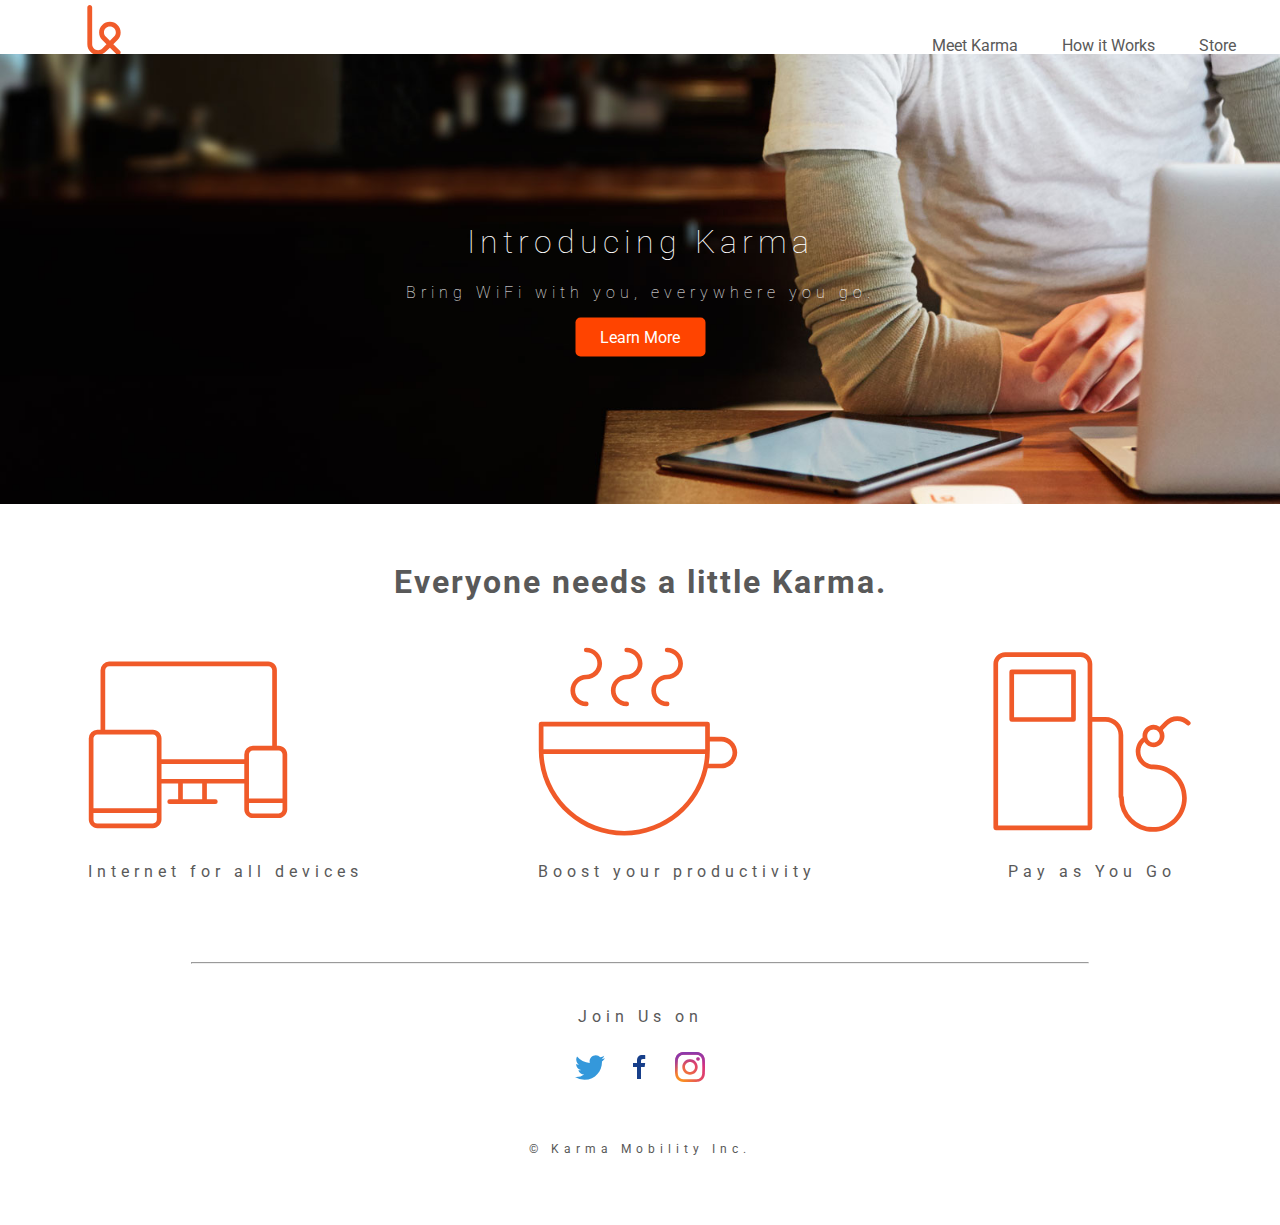
==== index.html @ b8784198 "project files" ====
<!DOCTYPE html>
<html lang="en">
<head>
    <meta charset="UTF-8">
    <meta name="viewport" content="width=device-width, initial-scale=1, shrink-to-fit=no">
    <title>Karma</title>
    
    <link rel="preconnect" href="https://fonts.googleapis.com">
    <link rel="preconnect" href="https://fonts.gstatic.com" crossorigin>
    <link href="https://fonts.googleapis.com/css2?family=Roboto:wght@300;400;500&display=swap" rel="stylesheet">

    <link rel="stylesheet" href="css/normalize.css">
    <link rel="stylesheet" href="css/style.css">
    <link rel="shortcut icon" type="image/x-icon"  href="favicon.ico">
</head>
<body>
    <div class="header">
            <img id="logo" src="./img/karma-logo.svg" width="50px" height="50px">
            <ul class="nav">
                <li><a href='#'>Meet Karma</a></li>
                <li><a href='#'>How it Works</a></li>
                <li><a href='#'>Store</a></li>
                <li><a href='#'>Blog</a></li>
                <li><a href='#'>Help</a></li>
                <li><a href='#'>Login</a></li>
            </ul>
    </div>
    
    <div class="hero-image">
        <div class="hero-text">
            <h1>Introducing Karma</h1>
            <p>Bring WiFi with you, everywhere you go.</p>
            <button>Learn More</button>
        </div>
    </div>
    <br><br>
    <div>
        <h1>Everyone needs a little Karma.</h1>
    </div><br>
    <div class="container-1">
        <div class="container-item">
            <img src="./img/icon-devices.svg" width="200px">
            <p> Internet for all devices</p>
        </div>
        <div class="container-item">
            <img src="./img/icon-coffee.svg" width="200px">
            <p> Boost your productivity</p>
        </div>
        <div class="container-item">
            <img src="./img/icon-refill.svg" width="200px">
            <p> Pay as You Go</p>
        </div>
    </div>
    <br><br><br>
    <hr>
    <br>
    <div>
        <div>
                <p>
                Join Us on
                </p>
            <div class="footer">
                <img id='socials' src="./img/twitter-icon.svg" width="30px">
                <img id="socials" src="./img/facebook-icon.svg" width="30px">
                <img id="socials" src="./img/instagram-icon.svg" width="30px">
            </div>
        </div>
        <br><br>
        <p id="copyright">© Karma Mobility Inc.</p>

    </div>
    <br><br><br>
---- css/style.css ----
/* We are using the 'Roboto' font from Google. This has already been added to your HTML header */
#logo{
    padding: 5px 15px;
    margin-left: 5vw;
    margin-right: 40vw;
    
}
body {
    font-family: 'Roboto', sans-serif;
    -webkit-font-smoothing: antialiased;
   
    
}
.header{
    width: max-content;
    height: 6vh;
}
h1{
    text-align: center;
    text-emphasis: none;
    letter-spacing: 2px;
    color: #595959;
}
p{
    text-align: center;
    text-emphasis: none;
    letter-spacing: 5px;
    color: #595959;
}

.nav {
    list-style-type:none;
    margin-left: 20vw;
    padding: 0;
    float:right;
}
.nav li{
    display: inline-block;
    padding: 20px;
}
a:link{
    color: #595959;
    text-decoration: none;
}
a:visited{
    color: #7f7f7f;
    text-decoration: none;
}
a:hover{
    color:  rgb(255, 68, 0);
    text-decoration: none ;
}
.hero-image{
    background-image: url(../img/first-background.jpg);
    background-repeat: no-repeat;
    background-size: cover;
    height: 50vh;
    background-position: center;
    position: relative;
}
.hero-text{
    text-align: center;
    position:absolute;
    color:white;
    top: 50%;
    left: 50%;
    transform: translate(-50%, -50%);
    
    
}
.hero-text h1{
    letter-spacing: 5px;
    font-weight: lighter;
    color: white;
}
.hero-text p{
    letter-spacing: 5px;
    font-weight: lighter;
    color: white;
}
.hero-text button{
    border: none;
    padding:10px 25px;
    background-color: rgb(255, 68, 0);
    cursor: pointer;
    border-radius: 5px;
}
.container-1{
    display:flex;
    justify-content: space-around;
    
}
.container-1 div{
    /*
    border: 1px #ccc solid;
    padding: 20px;
    margin-left: 20px;
    */
}
hr{
    width: 70%;
}
.footer{
    display: flex;
    align-content: center;
    justify-content: center;
}
#socials{
    padding: 10px;
    
}
#copyright{
    font-size: 12px;
}
/**
 * Add your custom styles below
 * 
 * Remember: 
 * - Be organised, use comments and separate your styles into meaningful chunks
 *    for example: General styles, Navigation styles, Hero styles, Footer etc.
 * 
 * - When using Flexbox, remember the items you want to move around need to be inside a parent container set to 'display: flex'
 */
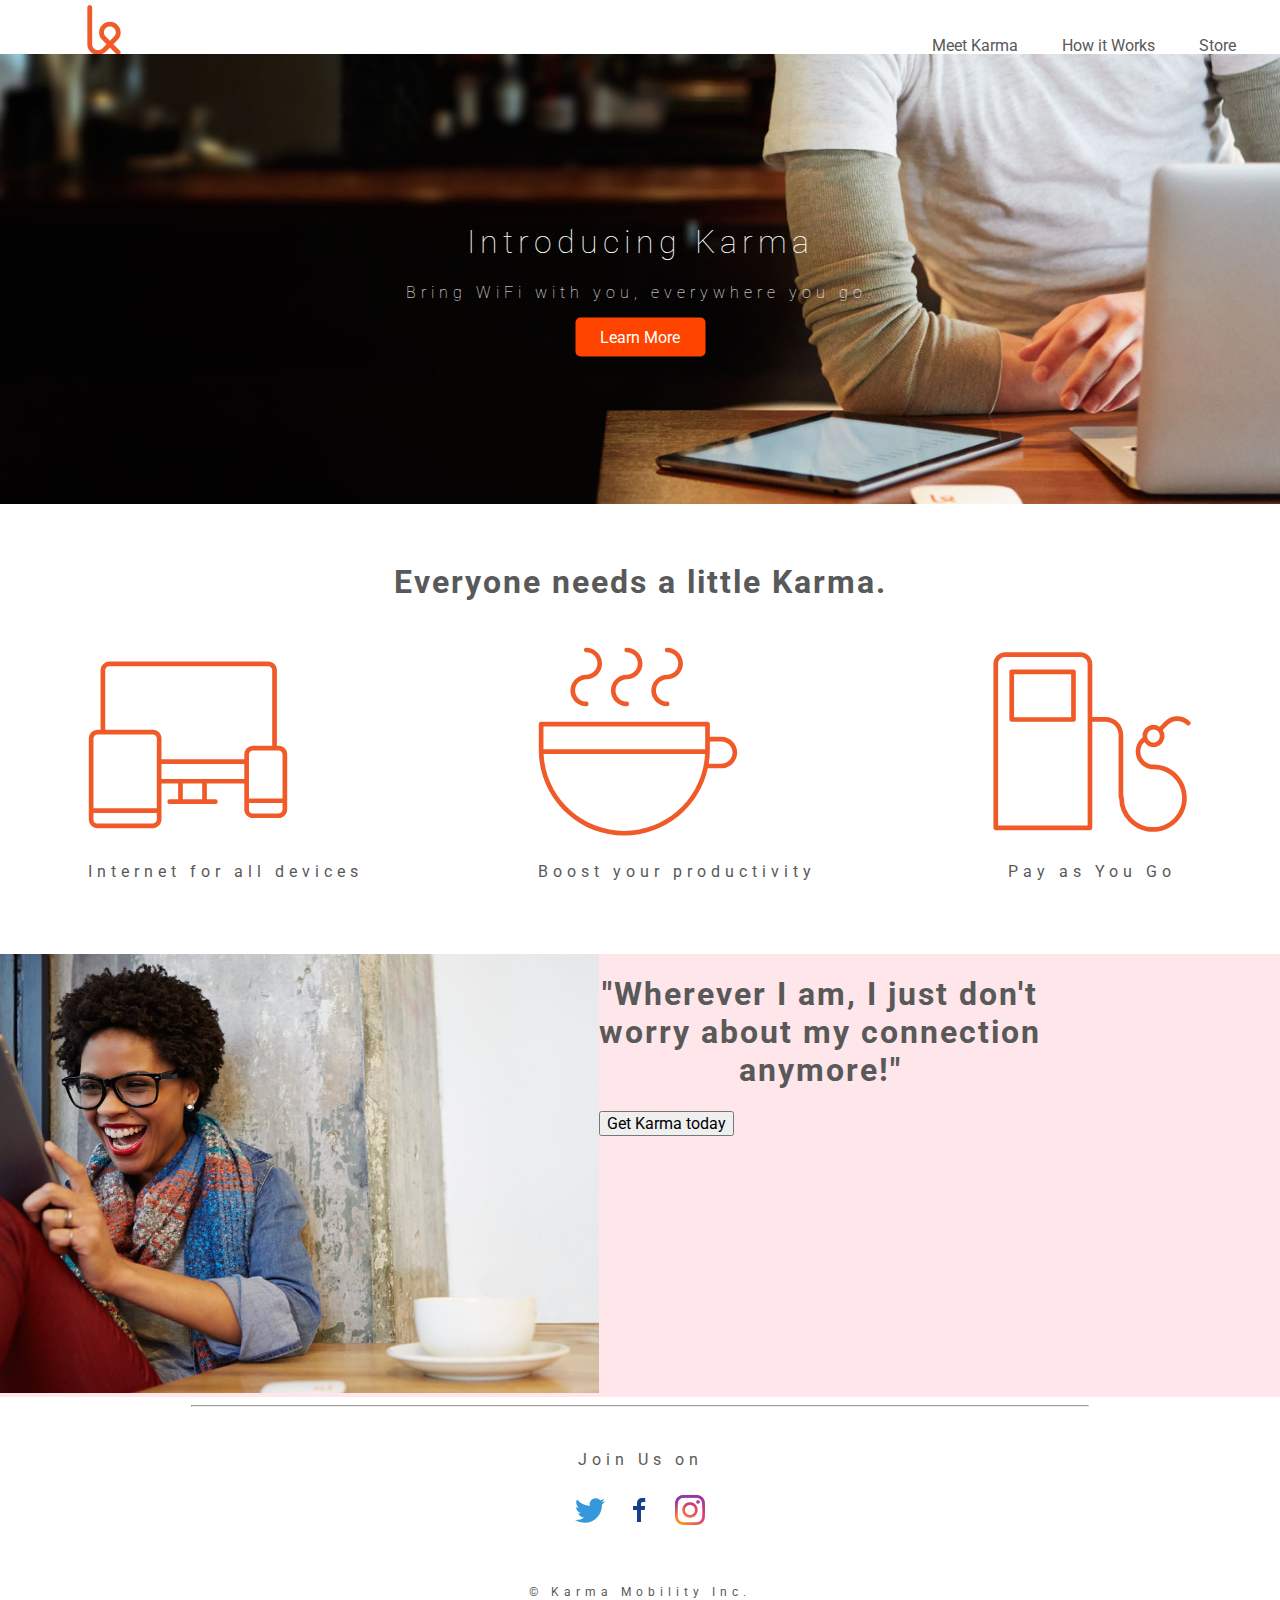
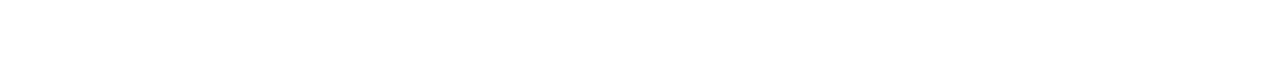
==== commit 85527dc4: "Adding image at bottom of home page" ====
--- a/index.html
+++ b/index.html
@@ -52,6 +52,13 @@
         </div>
     </div>
     <br><br><br>
+    <div class="bottomflex">
+        <div><img src="./level-2/homepage-feature.png" /></div>
+        <div>
+         <h1>"Wherever I am, I just don't <br> worry about my connection <br> anymore!"</h1> 
+         <button>Get Karma today</button>  
+        </div>
+    </div>
     <hr>
     <br>
     <div>
--- a/css/style.css
+++ b/css/style.css
@@ -98,6 +98,13 @@
     margin-left: 20px;
     */
 }
+
+.bottomflex{
+    display:flex;
+background-color: #ffe6ea;
+}
+
+
 hr{
     width: 70%;
 }
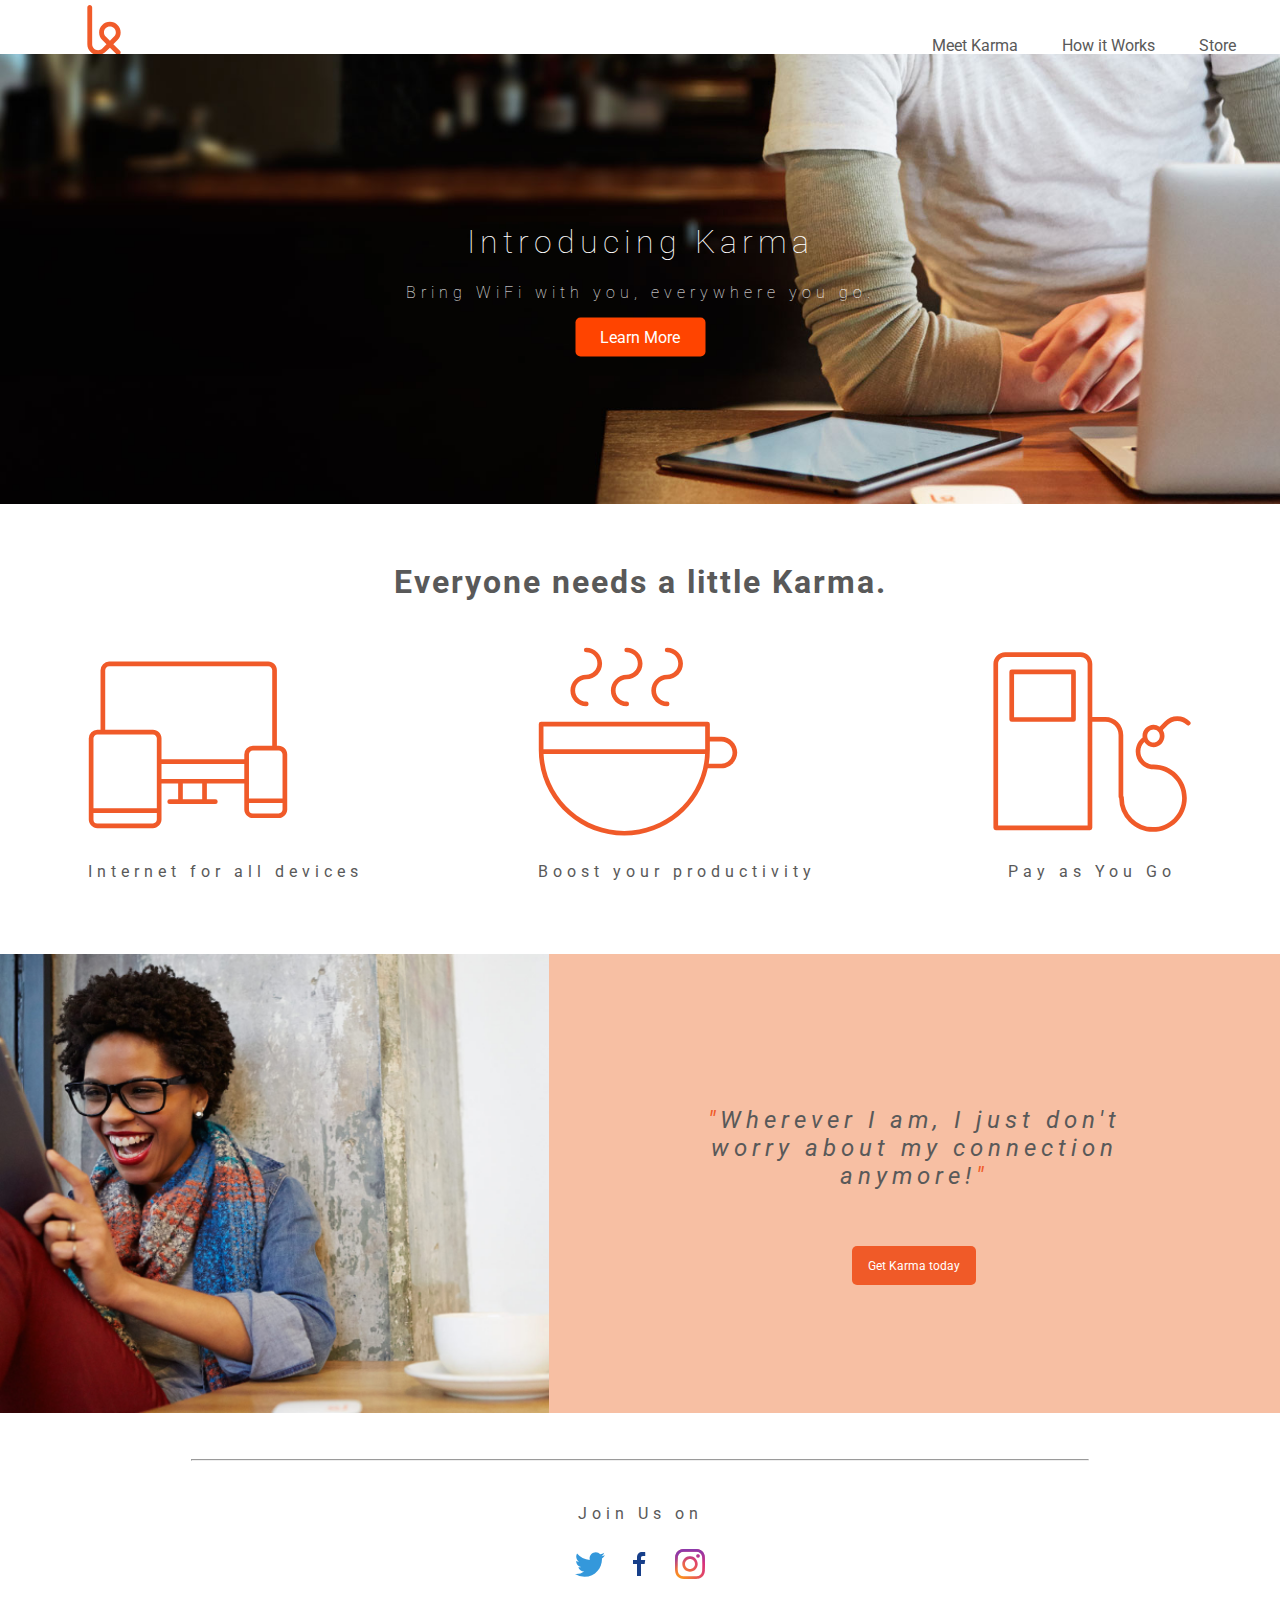
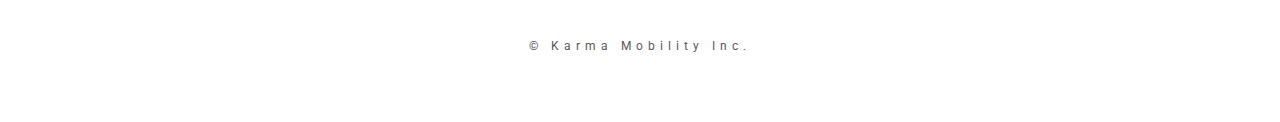
==== commit 18d5c5e7: "adding bottom grid and css" ====
--- a/index.html
+++ b/index.html
@@ -52,13 +52,17 @@
         </div>
     </div>
     <br><br><br>
-    <div class="bottomflex">
-        <div><img src="./level-2/homepage-feature.png" /></div>
-        <div>
-         <h1>"Wherever I am, I just don't <br> worry about my connection <br> anymore!"</h1> 
-         <button>Get Karma today</button>  
-        </div>
+        <section class="bottom-grid">
+            <div class="bottom-img">
+
+            </div>
+            <div class="bottom-text">
+                <p><span>"</span>Wherever I am, I just don't worry about my connection anymore!<span>"</span></p>
+                <a href="/store.html">Get Karma today</a>
+            </div>
+        </section>
     </div>
+    <br><br>
     <hr>
     <br>
     <div>
--- a/css/style.css
+++ b/css/style.css
@@ -1,6 +1,15 @@
 
  /* We are using the 'Roboto' font from Google. This has already been added to your HTML header */
-#logo{
+:root {
+    --grey-dark: #363434;
+    --grey: #adadad;
+    --grey-light: #f7f7f7;
+    --orange: #f05a28;
+    --orange-light: #f7bfa3;
+    --white: #fff;
+ }
+
+ #logo{
     padding: 5px 15px;
     margin-left: 5vw;
     margin-right: 40vw;
@@ -99,9 +108,56 @@
     */
 }
 
-.bottomflex{
-    display:flex;
-background-color: #ffe6ea;
+.bottom-grid {
+    display: grid;
+    grid-template-rows: auto;
+    grid-template-columns: 1.5fr 2fr;
+
+
+}
+
+.bottom-img {
+    background-color: #363434;
+    height: 100%;
+    background-image: url(/level-2/homepage-feature.png);
+    background-repeat: no-repeat;
+    background-size: cover;
+
+}
+
+.bottom-text {
+    display: flex;
+    flex-direction: column;
+    align-items: center;
+    gap: 2rem;
+    padding: 8rem;
+    background-color: var(--orange-light);
+    color: var(--grey-dark);
+    font-weight: 400;
+    font-size: 24px;
+    text-align: center;
+
+}
+
+.bottom-text p {
+    font-style: italic;
+}
+
+.bottom-text p span {
+    color: var(--orange);
+}
+
+.bottom-text a {
+    background-color: var(--orange);
+    border: none;
+    padding: .8rem 1rem;
+    border-radius: 5px;
+    text-decoration: none;
+    color: var(--white);
+    font-size: 12px;
+}
+.bottom-text a:hover {
+    background-color: var(--grey-dark);
 }
 
 
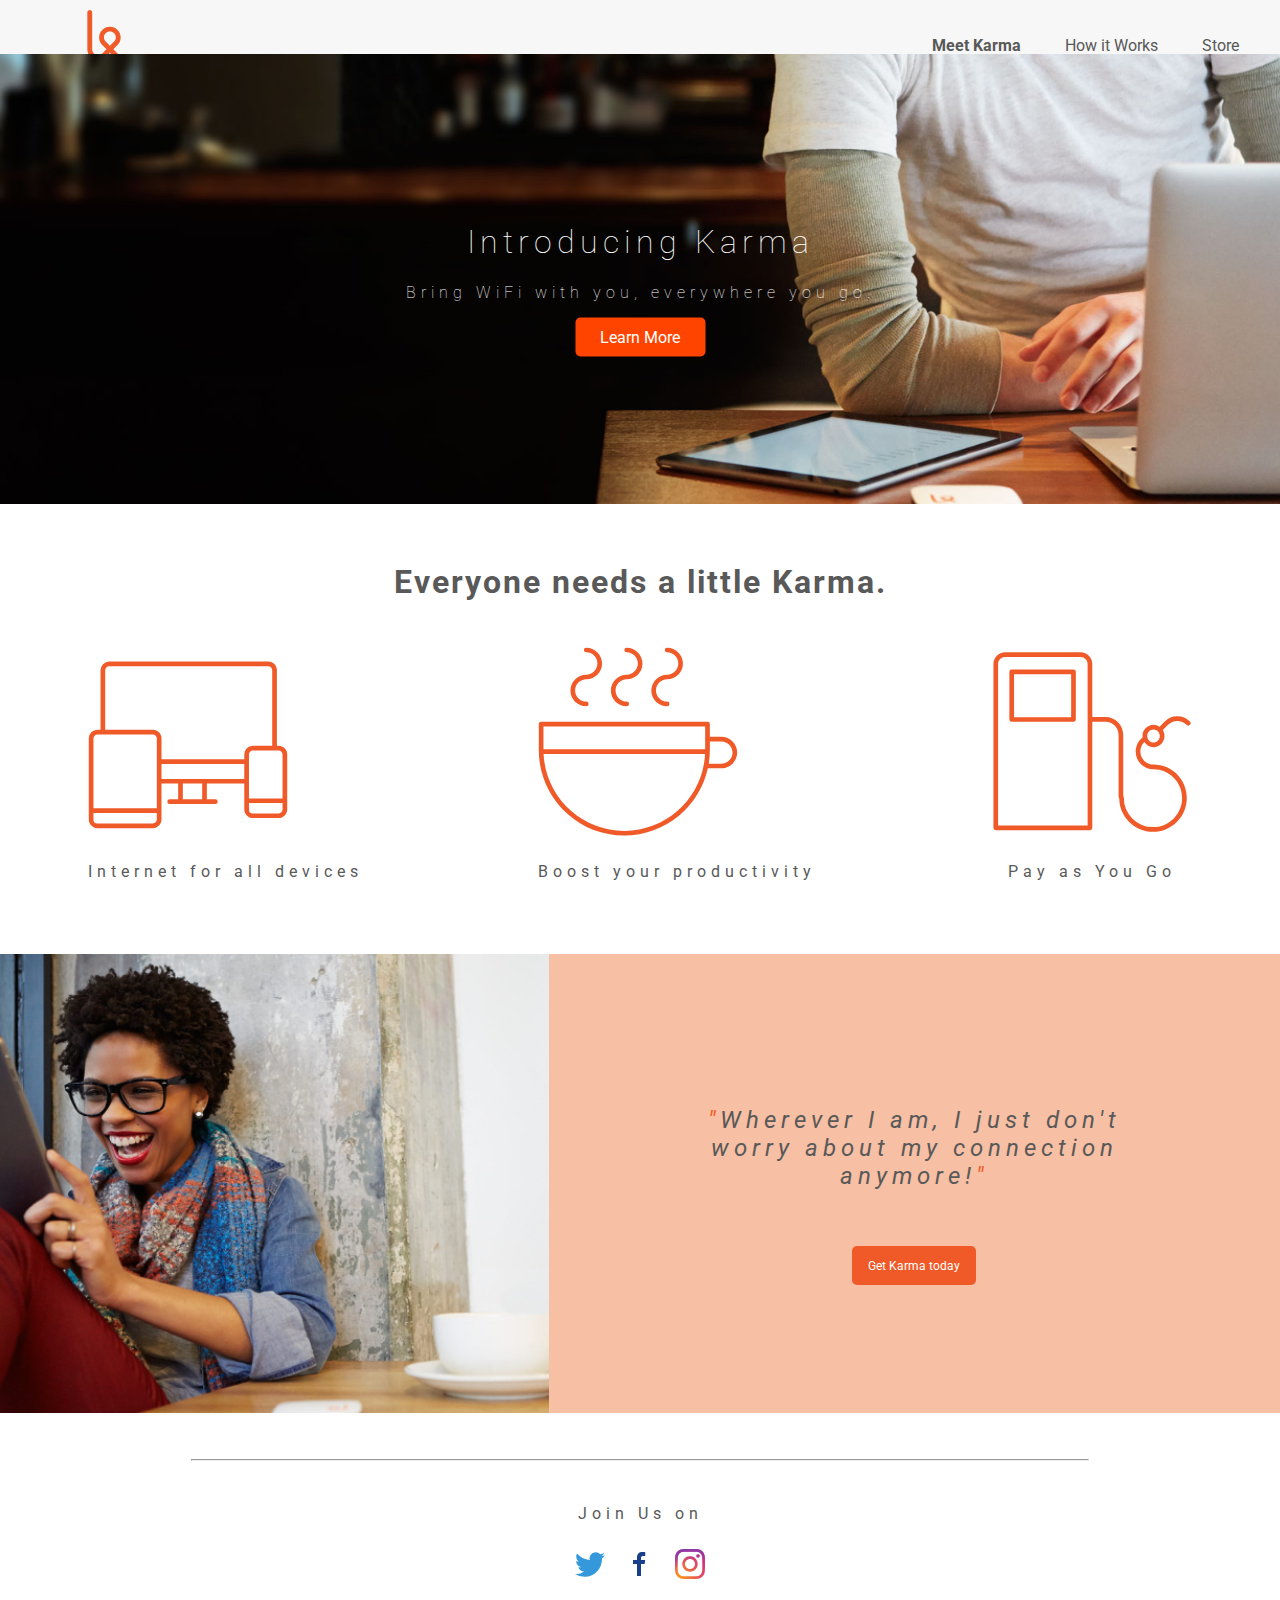
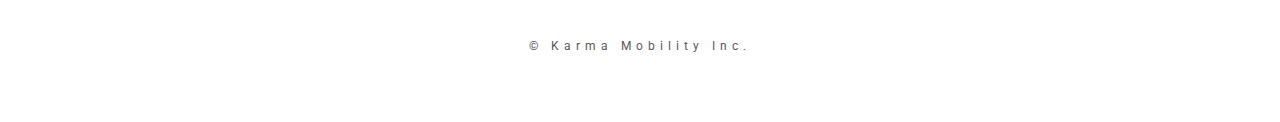
==== commit 1c2e3a0d: "Nav bar on store page" ====
--- a/index.html
+++ b/index.html
@@ -17,9 +17,9 @@
     <div class="header">
             <img id="logo" src="./img/karma-logo.svg" width="50px" height="50px">
             <ul class="nav">
-                <li><a href='#'>Meet Karma</a></li>
+                <li><a href='./index.html'><strong>Meet Karma</strong></a></li>
                 <li><a href='#'>How it Works</a></li>
-                <li><a href='#'>Store</a></li>
+                <li><a href='./store.html'>Store</a></li>
                 <li><a href='#'>Blog</a></li>
                 <li><a href='#'>Help</a></li>
                 <li><a href='#'>Login</a></li>
--- a/css/style.css
+++ b/css/style.css
@@ -10,7 +10,7 @@
  }
 
  #logo{
-    padding: 5px 15px;
+    padding: 10px 15px 5px 15px;
     margin-left: 5vw;
     margin-right: 40vw;
     
@@ -24,6 +24,7 @@
 .header{
     width: max-content;
     height: 6vh;
+    background-color: var(--grey-light);
 }
 h1{
     text-align: center;
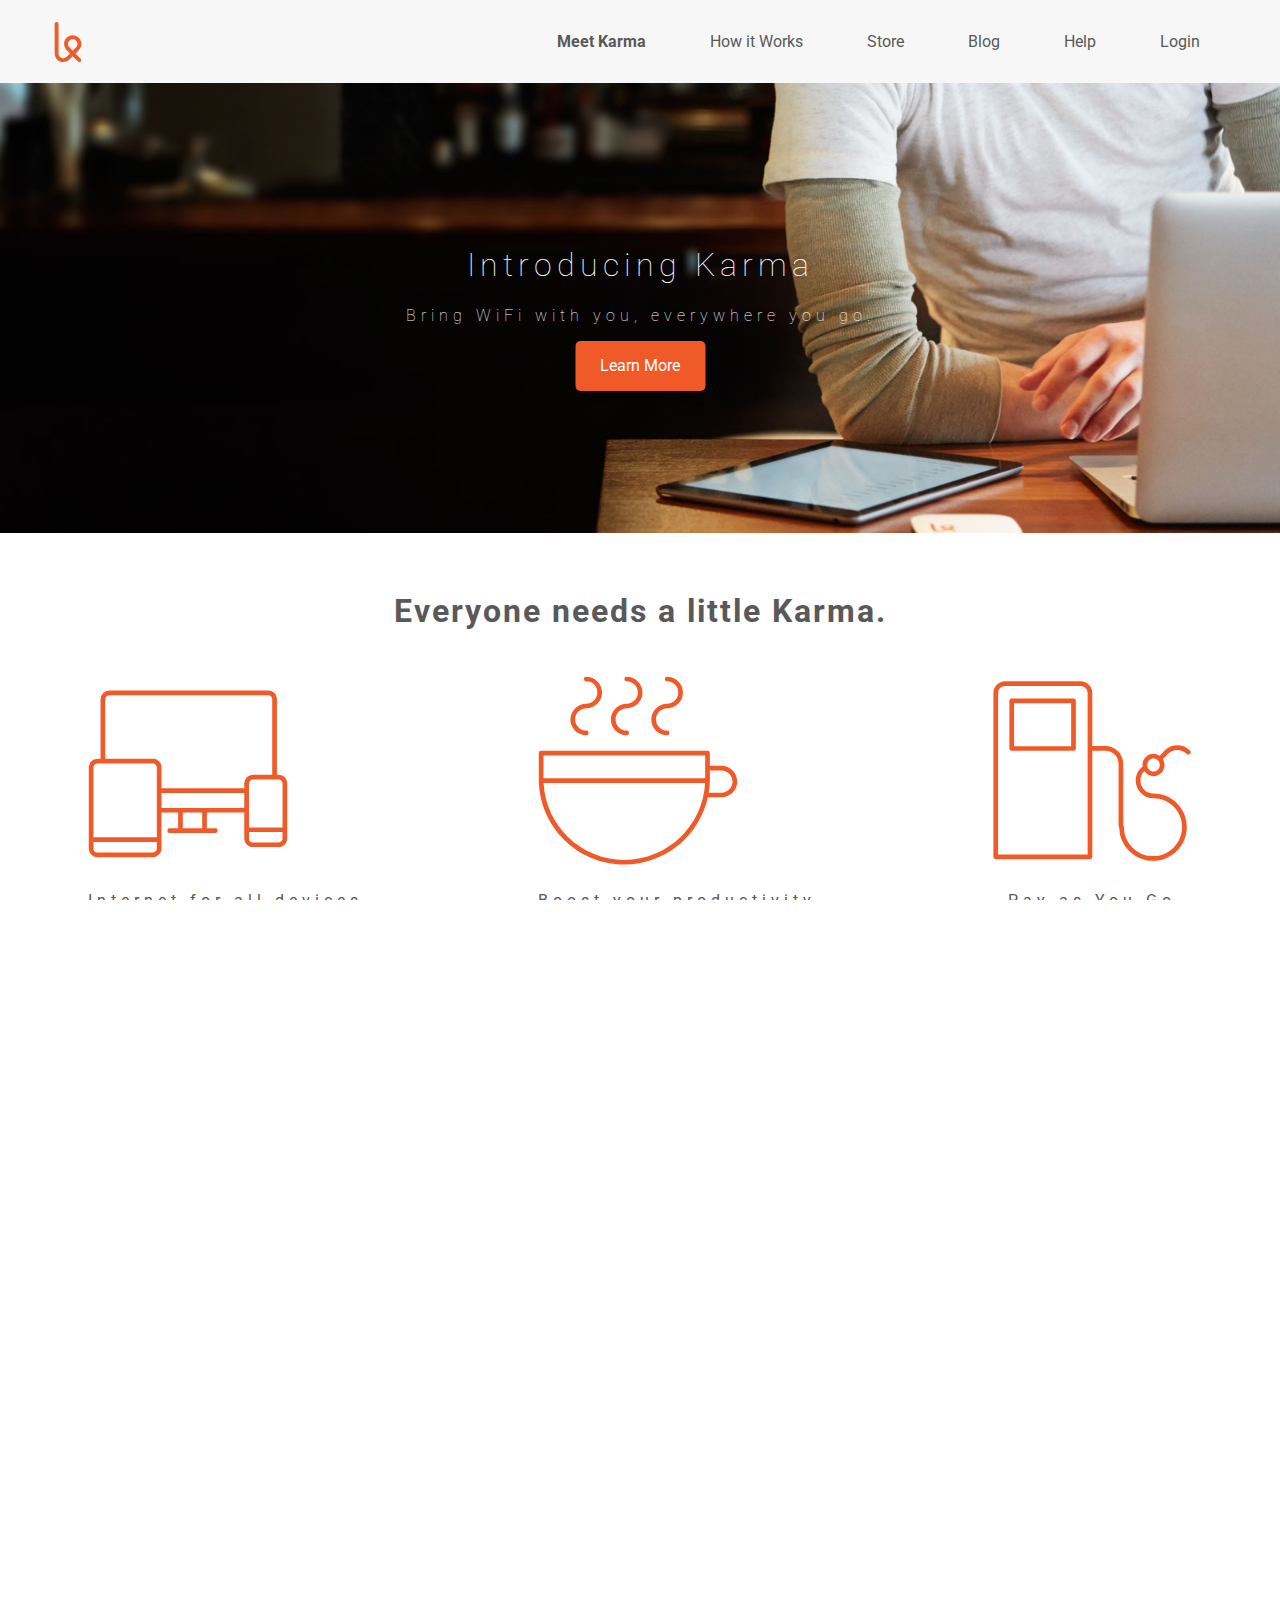
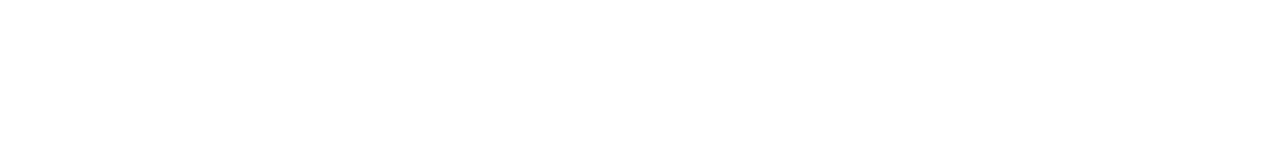
==== commit 17880646: "final edits on index and store html" ====
--- a/index.html
+++ b/index.html
@@ -11,20 +11,27 @@
 
     <link rel="stylesheet" href="css/normalize.css">
     <link rel="stylesheet" href="css/style.css">
+    <link rel="stylesheet" href="css/store.css">
     <link rel="shortcut icon" type="image/x-icon"  href="favicon.ico">
 </head>
 <body>
-    <div class="header">
-            <img id="logo" src="./img/karma-logo.svg" width="50px" height="50px">
-            <ul class="nav">
-                <li><a href='./index.html'><strong>Meet Karma</strong></a></li>
-                <li><a href='#'>How it Works</a></li>
-                <li><a href='./store.html'>Store</a></li>
-                <li><a href='#'>Blog</a></li>
-                <li><a href='#'>Help</a></li>
-                <li><a href='#'>Login</a></li>
-            </ul>
-    </div>
+    <header>
+            <img class="logo-two" src="./img/karma-logo.svg" width="40px" height="40px">
+            <navbar>
+                <ul class="nav-box">
+                    <input type="checkbox" id="check" />
+                    <div class="menu-top">
+                        <li class="nav-items"><a class="nav-links" href='./index.html'><strong>Meet Karma</strong></a></li>
+                        <li class="nav-items"><a class="nav-links" href='#'>How it Works</a></li>
+                        <li class="nav-items"><a  class="nav-links" href='./store.html'>Store</a></li>
+                        <li class="nav-items"><a class="nav-links" href='#'>Blog</a></li>
+                        <li class="nav-items"><a class="nav-links" href='#'>Help</a></li>
+                        <li class="nav-items"><a  class="nav-links"  href='#'>Login</a></li>
+                    </div>
+                    <label for = "check" class="small-menu"><img src="/level-3/menu-hamburger.svg" alt="hamburger-menu"> </label>
+                </ul>    
+            </navbar>
+    </header>
     
     <div class="hero-image">
         <div class="hero-text">
@@ -70,10 +77,10 @@
                 <p>
                 Join Us on
                 </p>
-            <div class="footer">
-                <img id='socials' src="./img/twitter-icon.svg" width="30px">
-                <img id="socials" src="./img/facebook-icon.svg" width="30px">
-                <img id="socials" src="./img/instagram-icon.svg" width="30px">
+            <div class="footer-one">
+                <img class='socials' src="./img/twitter-icon.svg" width="30px">
+                <img class="socials" src="./img/facebook-icon.svg" width="30px">
+                <img class="socials" src="./img/instagram-icon.svg" width="30px">
             </div>
         </div>
         <br><br>
@@ -81,5 +88,7 @@
 
     </div>
     <br><br><br>
+   </body>
+   </html> 
 
    --- a/css/style.css
+++ b/css/style.css
@@ -9,7 +9,7 @@
     --white: #fff;
  }
 
- #logo{
+ .logo{
     padding: 10px 15px 5px 15px;
     margin-left: 5vw;
     margin-right: 40vw;
@@ -21,7 +21,7 @@
    
     
 }
-.header{
+.header-one{
     width: max-content;
     height: 6vh;
     background-color: var(--grey-light);
@@ -58,7 +58,7 @@
     text-decoration: none;
 }
 a:hover{
-    color:  rgb(255, 68, 0);
+    color:var(--orange);
     text-decoration: none ;
 }
 .hero-image{
@@ -92,7 +92,7 @@
 .hero-text button{
     border: none;
     padding:10px 25px;
-    background-color: rgb(255, 68, 0);
+    background-color: var(--orange);
     cursor: pointer;
     border-radius: 5px;
 }
@@ -114,17 +114,17 @@
     grid-template-rows: auto;
     grid-template-columns: 1.5fr 2fr;
 
-
 }
 
 .bottom-img {
-    background-color: #363434;
+    background-color: var(--grey-dark);
     height: 100%;
     background-image: url(/level-2/homepage-feature.png);
     background-repeat: no-repeat;
     background-size: cover;
 
 }
+
 
 .bottom-text {
     display: flex;
@@ -165,18 +165,21 @@
 hr{
     width: 70%;
 }
-.footer{
+.footer-one{
     display: flex;
     align-content: center;
     justify-content: center;
 }
-#socials{
+.socials{
     padding: 10px;
     
 }
 #copyright{
     font-size: 12px;
 }
+
+
+
 /**
  * Add your custom styles below
  * 
--- a/css/store.css
+++ b/css/store.css
@@ -0,0 +1,302 @@
+html,body
+{
+    width: 100%;
+    height: 100%;
+    margin: 0px;
+    padding: 0px;
+    overflow-x: hidden; 
+}
+
+:root {
+    --grey-dark: #363434;
+    --grey: #adadad;
+    --grey-light: #f7f7f7;
+    --orange: #f05a28;
+    --orange-light: #f7bfa3;
+    --white: #fff;
+ }
+
+ /*navbar setup*/
+header{
+    display: flex;
+    align-items: center;
+    padding: 1rem 3rem;
+    border-bottom: var(--grey);
+    background-color: var(--grey-light);
+    justify-content: space-between;
+}
+.logo-two{
+    display: block;
+}
+.nav-box{
+display: flex;
+flex-wrap: wrap;
+justify-content: center;
+align-items: center;
+list-style: none;
+position: relative;
+}
+.nav-items{
+    display: flex;
+    padding: 0 2rem;
+}
+.nav-links{
+    display: inline-block;
+    text-align: center;
+    position: relative;
+    text-decoration: none;
+    color: var(--grey);
+}
+.nav-links:hover{
+    color: var(--orange);
+
+}
+.menu-top{
+    display: flex;
+}
+#check{
+    display:none;
+}
+/*hamburger menu*/
+.small-menu{
+    display: none;
+    position: absolute;
+    cursor: pointer;
+}
+
+.main-store{
+display: flex;
+flex-direction: row;
+flex-wrap:wrap; 
+
+/*display: grid;
+    grid-template-rows: auto;
+    grid-template-columns: 2fr 2fr; */    
+}
+/*main form and image layout*/
+
+.display-image{
+    background-image: url('/level-2/store-image_by-andrew-neel-unsplash.jpg');
+    background-position: center;
+    width: 44%;
+    background-repeat: no-repeat;
+    background-size: cover;
+    margin: 0;
+    background-color: #f05a28;
+    height: auto;
+    border-bottom: 1px solid var(--grey);
+    
+}
+
+/* form layout*/
+
+.karma-form{
+    display: flex;
+    flex-direction: column;
+    padding:6% 8% ;
+    width: 40%;
+    gap: 20px;
+    border-bottom: 1px solid var(--grey);
+    
+    
+}
+.karma-form h1{
+    color:var(--orange);
+}
+.conjoined{
+justify-content: space-between;
+
+}
+form{
+    display: flex;
+    flex-direction: column;
+    gap: 20px;
+}
+.form-fill{
+    display: flex;
+    flex-direction: row;
+    flex-wrap: wrap;
+    border: none;
+    gap: 20px;
+    align-items: stretch;
+    
+   
+}
+.form-items{
+    display: flex;
+    flex-direction: column;
+    flex-wrap: wrap;
+    gap: 10px;
+    flex-basis: 46%;
+    width: auto;
+    
+}
+
+input[type=text], select {
+    padding: 5px 5px;
+    height: 30px;
+    border-radius: 5px;
+    border: 1px solid var(--grey-dark);
+    
+}
+label{
+    color: var(--grey-dark);
+    font-weight: 400;
+    font-size: 14px;
+}
+#postcode{
+    text-transform: uppercase;
+    width: 150px;
+}
+.form-postcode{
+    align-content: flex-end;
+}
+select{
+    font-size: 14px;
+    font-style: italic;
+    width: 250px;
+    height: 40px;
+    color: var(--grey-dark);
+    font-weight: 400;
+    padding: 5px 5px;
+}
+.radio-button{
+    display: flex;
+    gap: 10px;
+    flex-direction: column;
+}
+.radio-button ul{
+    display: flex;
+    list-style: none;
+    gap: 20px;
+}
+.container a {
+    color: var(--orange);
+}
+button{
+    background-color: var(--orange);
+    border: 1px solid var(--orange);
+    border-radius: 5px;
+    padding: 10px 25px;
+    transition: border-radius 0.5s, height 0.5s;
+    transition-timing-function: ease-in-out;
+    height: 50px;
+    color: var(--white);
+}
+button:hover{
+    border-radius: 20%;
+    height:60px;
+    background-color: var(--grey);
+
+}
+
+/* radio box color change*/
+
+.radio-button input[type='radio'] {
+width: 15px;
+height: 15px;
+border: 1px solid var(--grey-dark);
+appearance: none;
+border-radius: 50px;
+padding: 3px;
+background-clip: content-box;
+}
+
+.radio-button input[type="radio"]:checked {
+  background-color: var(--orange);
+}
+
+/*check box with orange tick*/
+
+/* The container */
+.container {
+  display: block;
+  position: relative;
+  padding-left: 35px;
+  margin-bottom: 10px;
+  cursor: pointer;
+  font-size: 14px;
+  user-select: none;
+}
+
+/* Hide the browser's default checkbox */
+.container input {
+  position: absolute;
+  opacity: 0;
+  cursor: pointer;
+  height: 0;
+  width: 0;
+}
+
+/* Create a custom checkbox */
+.checkmark {
+  position: absolute;
+  top: 0;
+  left: 0;
+  height: 22px;
+  width: 22px;
+  border: 1px solid var(--grey);
+border-radius: 5px;
+}
+
+/* On mouse-over, add a grey background color */ 
+.container:hover input ~ .checkmark {
+  background-color: #ccc;
+}
+
+/* When the checkbox is checked, add a blue background */
+.container input:checked ~ .checkmark {
+  background-image: url('../level-2/checkmark.svg');
+background-repeat: no-repeat;
+  background-position: center;
+  background: size 22px;
+}
+
+
+/*media for tablet break @768 */
+@media screen and (max-width:768px){
+   .menu-top{
+    display: flex;
+    align-items: center;
+    justify-content: center;
+    width: 180px;
+    height: 40vh;
+    flex-direction: column;
+    top: -600px;
+    border-radius: 5px;
+    z-index: 1;
+    gap: 8px;
+    opacity: .7;
+    position: fixed;
+    background-color: var(--grey-light);
+   } 
+  .small-menu{
+    display: inline-block;
+    z-index: 4;
+  } 
+ #check:checked ~ .small-menu{
+    transform: rotate(-120deg);
+    background-color: var(--orange);
+    opacity: .8;
+  }
+  #check:checked ~ .menu-top{
+    top: 0;
+}
+.main-store {
+display: flex;
+flex-direction: column;
+flex-wrap:wrap; 
+
+/*display: grid;
+    grid-template-rows: auto;
+    grid-template-columns: 2fr 2fr; */    
+}
+.display-image{
+    height: 30vh;
+    width: auto;
+}
+.karma-form{
+    width: auto;
+    }
+
+/*media for tablet break @480*/